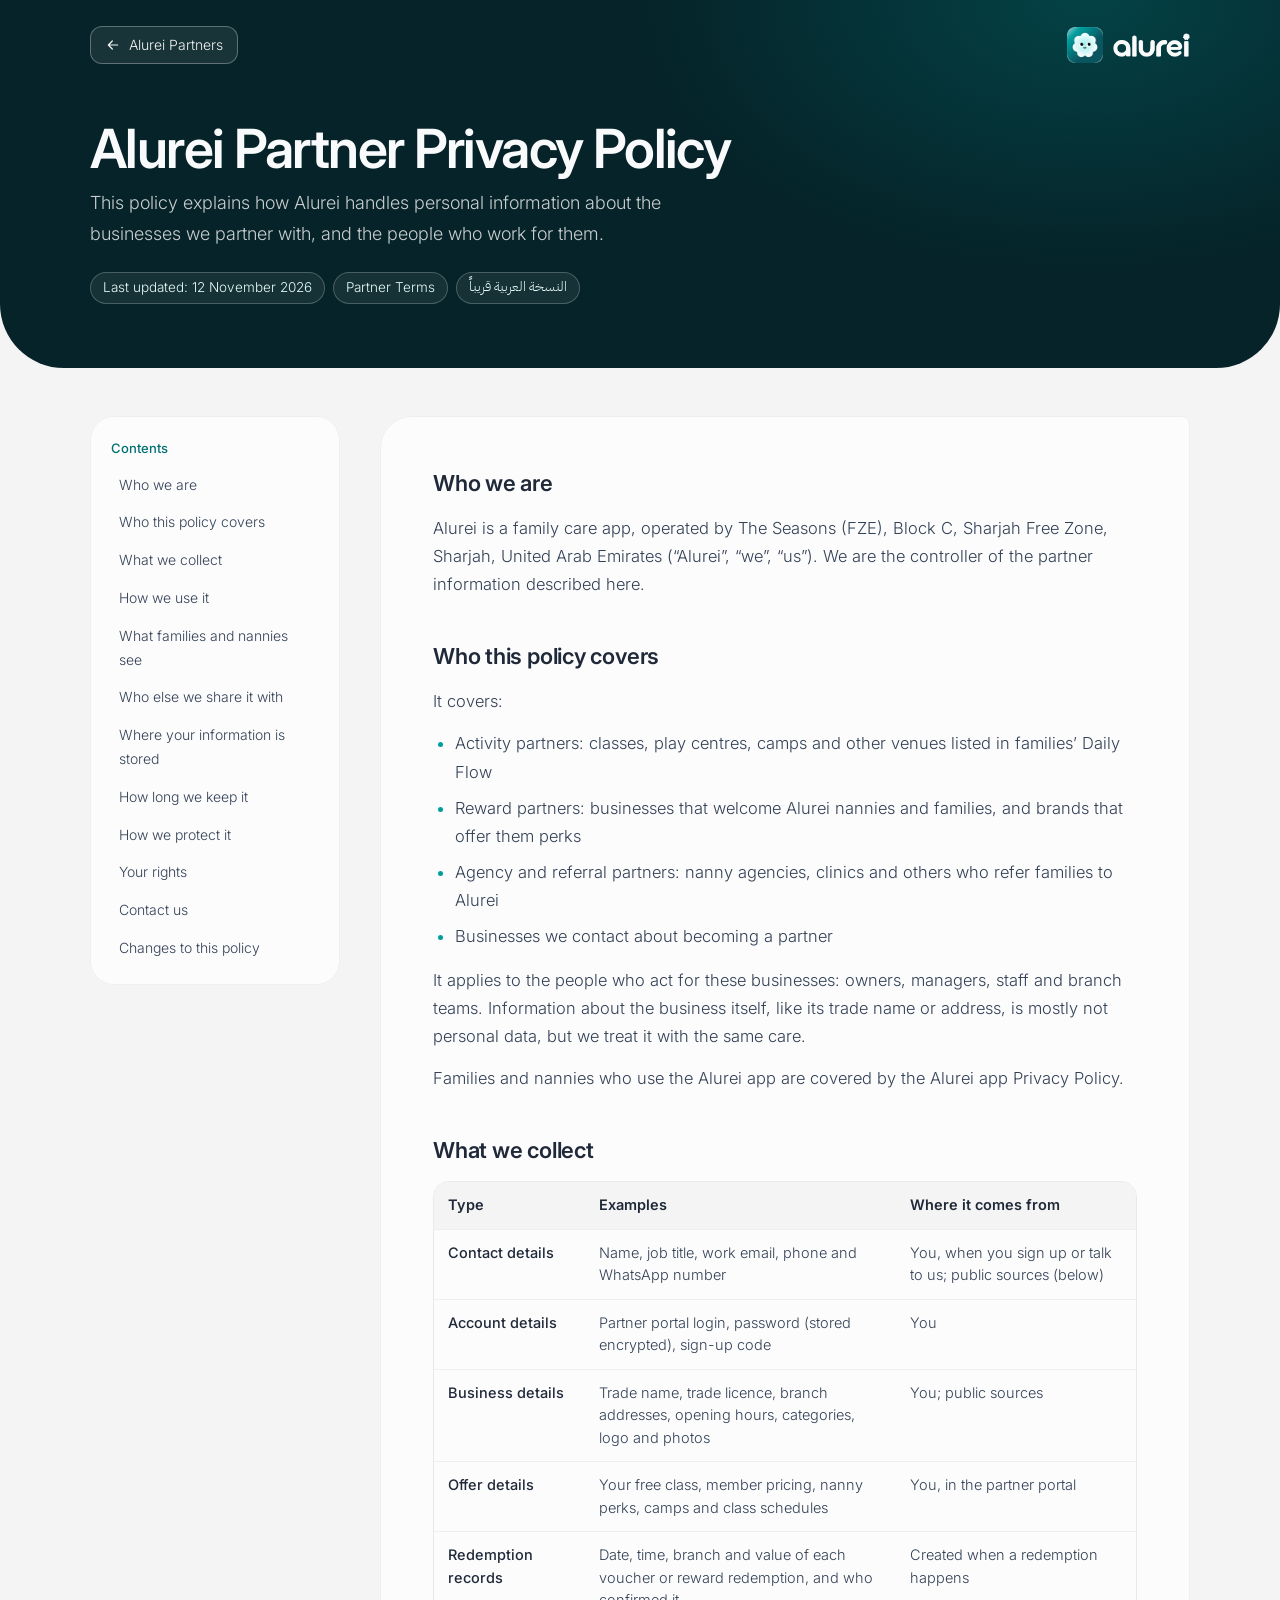
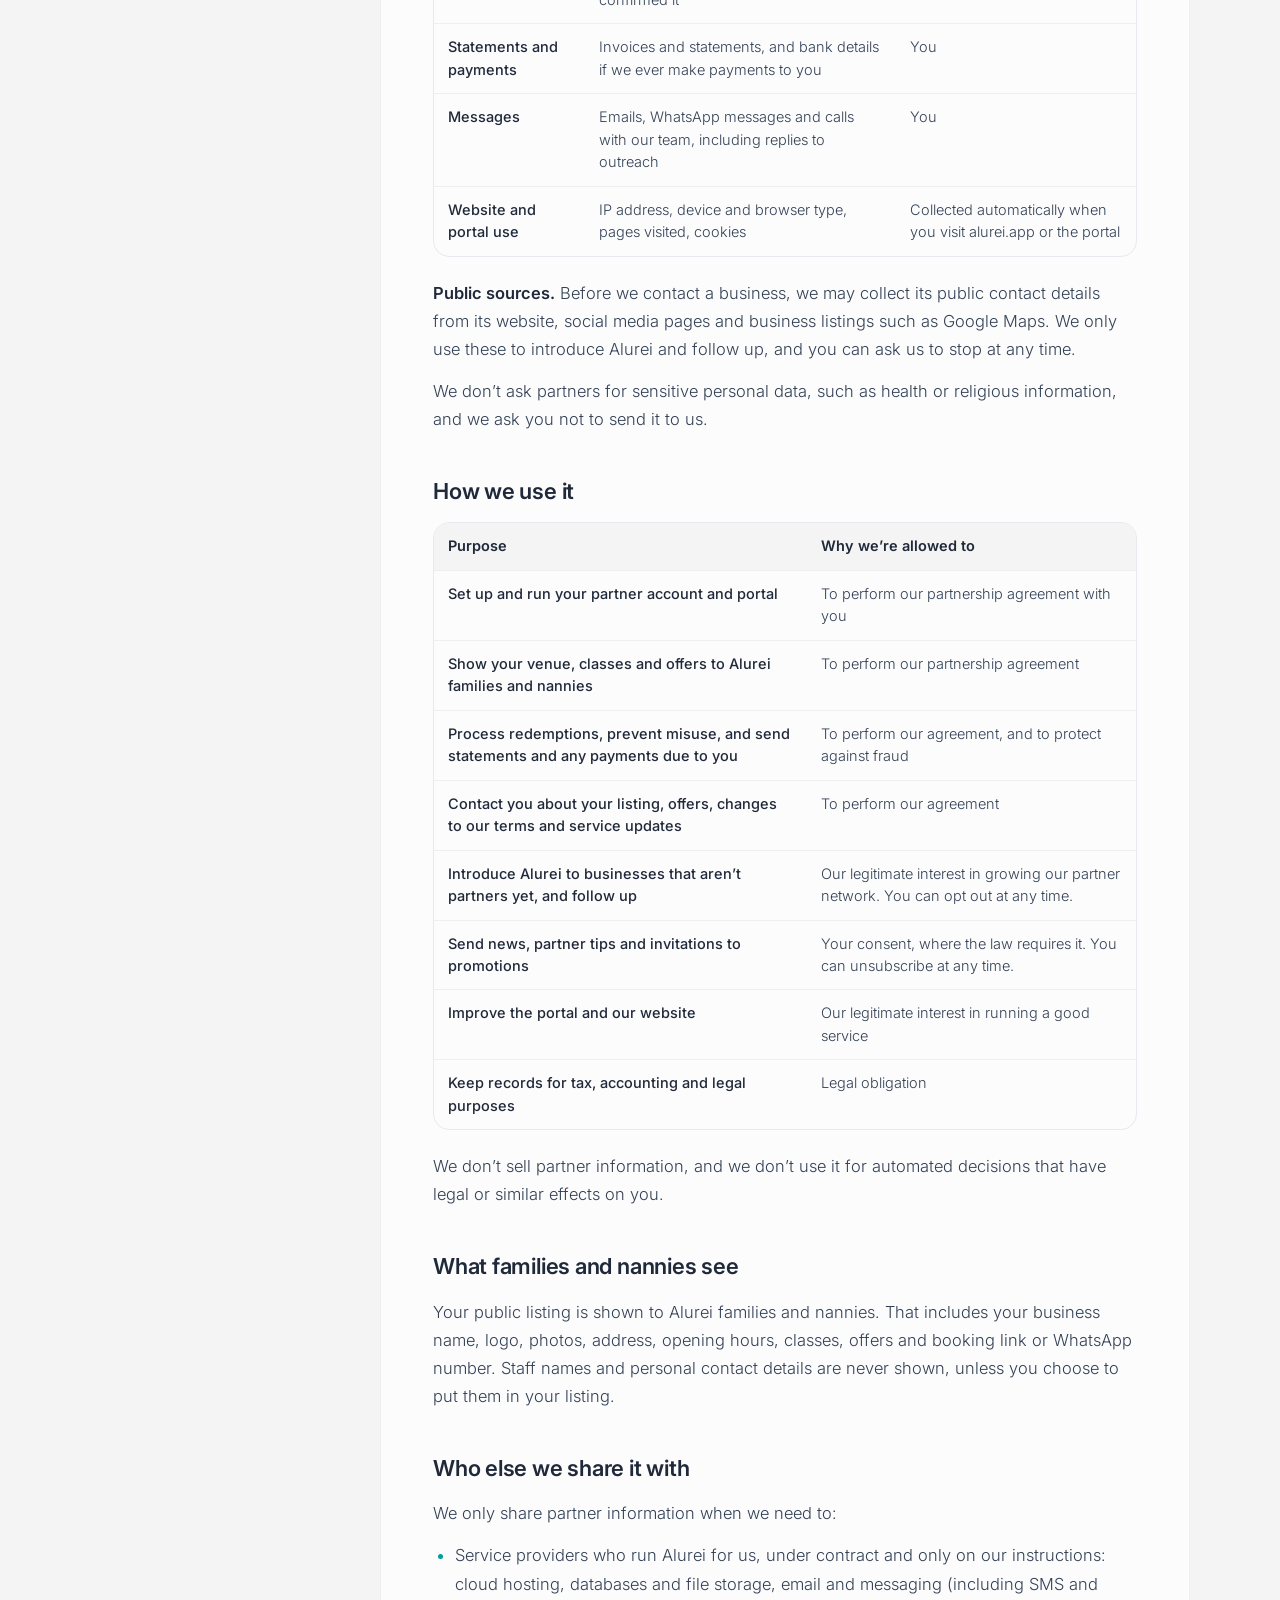
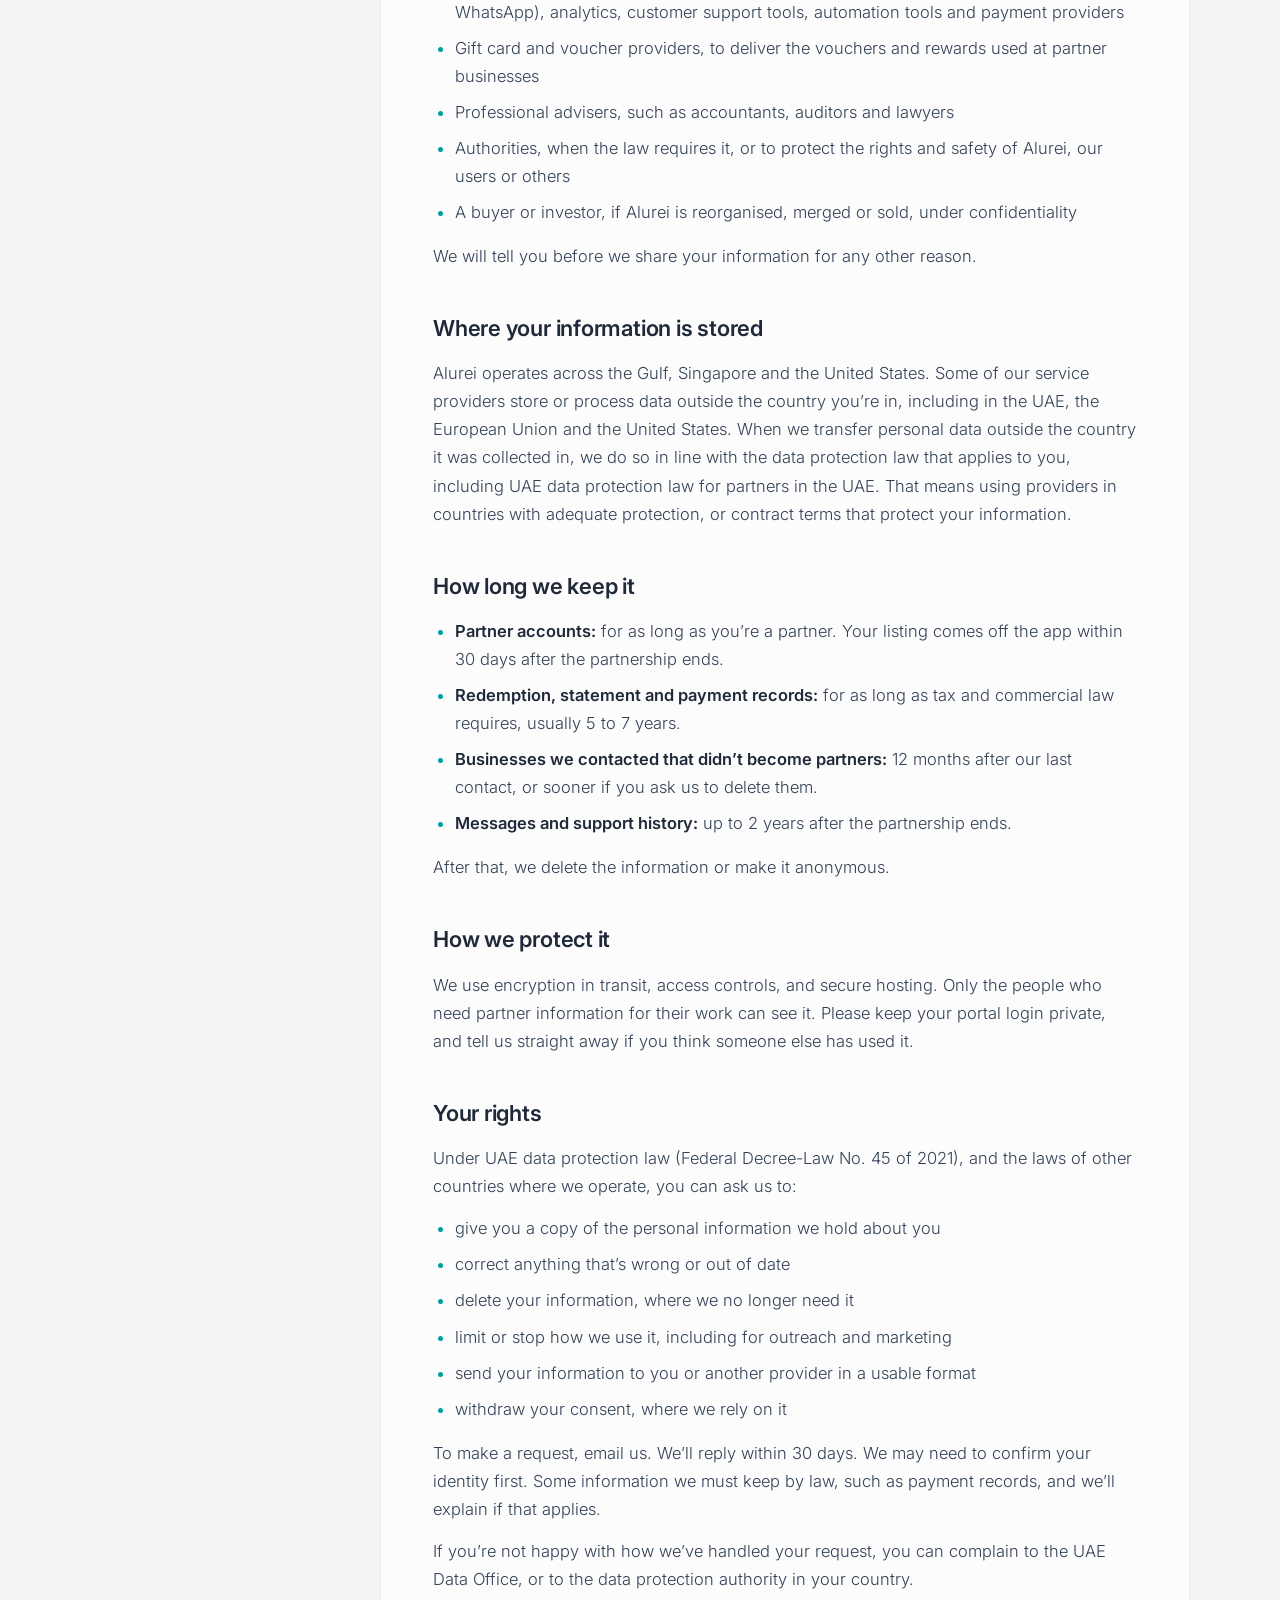
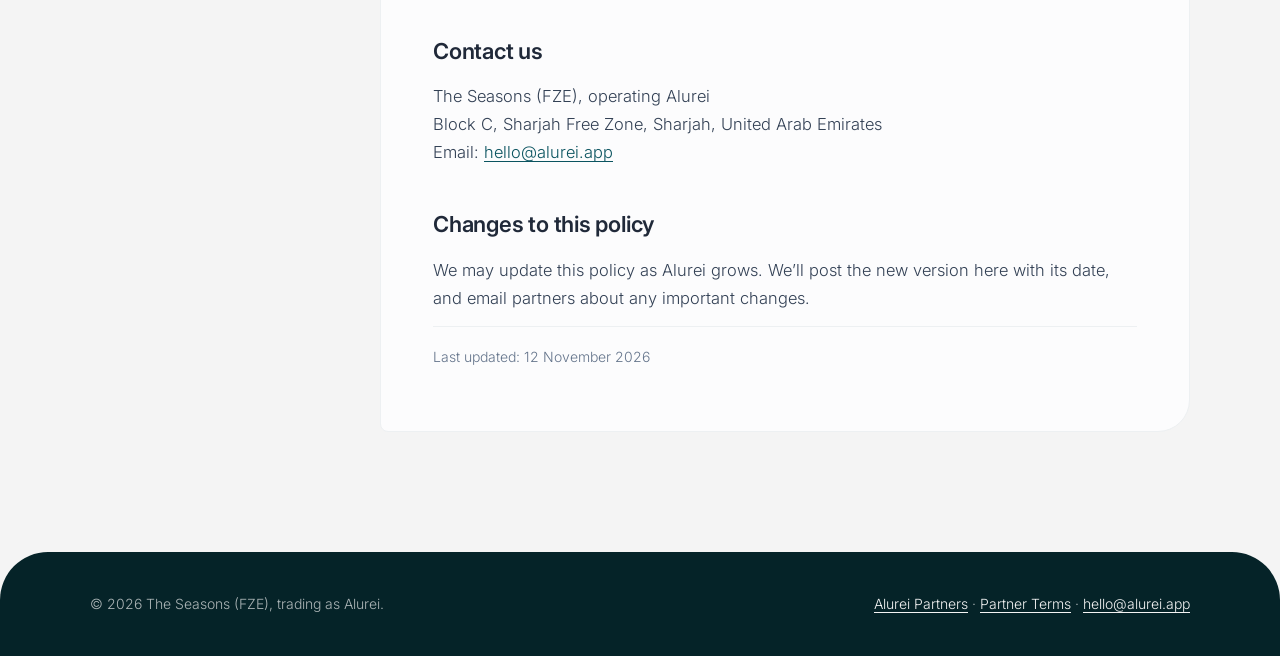
==== privacy.html @ fcd1ab2c "Partner page preview Co-Authored-By: Claude Opus 5.5 <noreply@anthropic.com>" ====
<!doctype html>
<html lang="en" dir="ltr">
<head>
<meta charset="utf-8">
<meta name="robots" content="noindex, nofollow">
<meta name="viewport" content="width=device-width, initial-scale=1">
<title>Partner Privacy Policy · Alurei</title>
<meta name="description" content="How Alurei handles personal information about the businesses we partner with, and the people who work for them.">
<meta name="theme-color" content="#052328">
<link rel="icon" href="assets/favicon.png">
<link rel="preconnect" href="https://fonts.googleapis.com">
<link rel="preconnect" href="https://fonts.gstatic.com" crossorigin>
<link href="https://fonts.googleapis.com/css2?family=Inter:wght@300;400;500;600&family=IBM+Plex+Sans+Arabic:wght@400;500&display=swap" rel="stylesheet">
<link rel="stylesheet" href="assets/legal.css">
</head>
<body>
<header class="top">
  <div class="wrap">
    <div class="bar">
      <a class="back" href="index.html"><svg viewBox="0 0 24 24" fill="none" stroke="currentColor" stroke-width="1.8" stroke-linecap="round" stroke-linejoin="round"><path d="M19 12H5M11 6l-6 6 6 6"/></svg>Alurei Partners</a>
      <a class="logo" href="https://alurei.app" aria-label="Alurei"><img class="icon" src="assets/icon-96.webp" width="36" height="36" alt=""><img class="wm" src="assets/wm-white-84.webp" width="77" height="24" alt="Alurei"></a>
    </div>
    <h1>Alurei Partner Privacy Policy</h1>
    <p class="lead">This policy explains how Alurei handles personal information about the businesses we partner with, and the people who work for them.</p>
    <div class="meta">
      <span>Last updated: 12 November 2026</span>
      <a href="terms.html">Partner Terms</a>
      <span class="ar" lang="ar" dir="rtl">النسخة العربية قريباً</span>
    </div>
  </div>
</header>

<div class="wrap layout">
  <nav class="toc" aria-label="Contents">
    <b>Contents</b>
    <ol>
      <li><a href="#who-we-are">Who we are</a></li>
      <li><a href="#covers">Who this policy covers</a></li>
      <li><a href="#collect">What we collect</a></li>
      <li><a href="#use">How we use it</a></li>
      <li><a href="#see">What families and nannies see</a></li>
      <li><a href="#share">Who else we share it with</a></li>
      <li><a href="#stored">Where your information is stored</a></li>
      <li><a href="#keep">How long we keep it</a></li>
      <li><a href="#protect">How we protect it</a></li>
      <li><a href="#rights">Your rights</a></li>
      <li><a href="#contact">Contact us</a></li>
      <li><a href="#changes">Changes to this policy</a></li>
    </ol>
  </nav>

  <article class="doc">
    <h2 id="who-we-are">Who we are</h2>
    <p>Alurei is a family care app, operated by The Seasons (FZE), Block C, Sharjah Free Zone, Sharjah, United Arab Emirates (“Alurei”, “we”, “us”). We are the controller of the partner information described here.</p>

    <h2 id="covers">Who this policy covers</h2>
    <p>It covers:</p>
    <ul>
      <li>Activity partners: classes, play centres, camps and other venues listed in families’ Daily Flow</li>
      <li>Reward partners: businesses that welcome Alurei nannies and families, and brands that offer them perks</li>
      <li>Agency and referral partners: nanny agencies, clinics and others who refer families to Alurei</li>
      <li>Businesses we contact about becoming a partner</li>
    </ul>
    <p>It applies to the people who act for these businesses: owners, managers, staff and branch teams. Information about the business itself, like its trade name or address, is mostly not personal data, but we treat it with the same care.</p>
    <p>Families and nannies who use the Alurei app are covered by the Alurei app Privacy Policy.</p>

    <h2 id="collect">What we collect</h2>
    <div class="table"><table>
      <thead><tr><th>Type</th><th>Examples</th><th>Where it comes from</th></tr></thead>
      <tbody>
        <tr><td>Contact details</td><td>Name, job title, work email, phone and WhatsApp number</td><td>You, when you sign up or talk to us; public sources (below)</td></tr>
        <tr><td>Account details</td><td>Partner portal login, password (stored encrypted), sign-up code</td><td>You</td></tr>
        <tr><td>Business details</td><td>Trade name, trade licence, branch addresses, opening hours, categories, logo and photos</td><td>You; public sources</td></tr>
        <tr><td>Offer details</td><td>Your free class, member pricing, nanny perks, camps and class schedules</td><td>You, in the partner portal</td></tr>
        <tr><td>Redemption records</td><td>Date, time, branch and value of each voucher or reward redemption, and who confirmed it</td><td>Created when a redemption happens</td></tr>
        <tr><td>Statements and payments</td><td>Invoices and statements, and bank details if we ever make payments to you</td><td>You</td></tr>
        <tr><td>Messages</td><td>Emails, WhatsApp messages and calls with our team, including replies to outreach</td><td>You</td></tr>
        <tr><td>Website and portal use</td><td>IP address, device and browser type, pages visited, cookies</td><td>Collected automatically when you visit alurei.app or the portal</td></tr>
      </tbody>
    </table></div>
    <p><strong>Public sources.</strong> Before we contact a business, we may collect its public contact details from its website, social media pages and business listings such as Google Maps. We only use these to introduce Alurei and follow up, and you can ask us to stop at any time.</p>
    <p>We don’t ask partners for sensitive personal data, such as health or religious information, and we ask you not to send it to us.</p>

    <h2 id="use">How we use it</h2>
    <div class="table"><table>
      <thead><tr><th>Purpose</th><th>Why we’re allowed to</th></tr></thead>
      <tbody>
        <tr><td>Set up and run your partner account and portal</td><td>To perform our partnership agreement with you</td></tr>
        <tr><td>Show your venue, classes and offers to Alurei families and nannies</td><td>To perform our partnership agreement</td></tr>
        <tr><td>Process redemptions, prevent misuse, and send statements and any payments due to you</td><td>To perform our agreement, and to protect against fraud</td></tr>
        <tr><td>Contact you about your listing, offers, changes to our terms and service updates</td><td>To perform our agreement</td></tr>
        <tr><td>Introduce Alurei to businesses that aren’t partners yet, and follow up</td><td>Our legitimate interest in growing our partner network. You can opt out at any time.</td></tr>
        <tr><td>Send news, partner tips and invitations to promotions</td><td>Your consent, where the law requires it. You can unsubscribe at any time.</td></tr>
        <tr><td>Improve the portal and our website</td><td>Our legitimate interest in running a good service</td></tr>
        <tr><td>Keep records for tax, accounting and legal purposes</td><td>Legal obligation</td></tr>
      </tbody>
    </table></div>
    <p>We don’t sell partner information, and we don’t use it for automated decisions that have legal or similar effects on you.</p>

    <h2 id="see">What families and nannies see</h2>
    <p>Your public listing is shown to Alurei families and nannies. That includes your business name, logo, photos, address, opening hours, classes, offers and booking link or WhatsApp number. Staff names and personal contact details are never shown, unless you choose to put them in your listing.</p>

    <h2 id="share">Who else we share it with</h2>
    <p>We only share partner information when we need to:</p>
    <ul>
      <li>Service providers who run Alurei for us, under contract and only on our instructions: cloud hosting, databases and file storage, email and messaging (including SMS and WhatsApp), analytics, customer support tools, automation tools and payment providers</li>
      <li>Gift card and voucher providers, to deliver the vouchers and rewards used at partner businesses</li>
      <li>Professional advisers, such as accountants, auditors and lawyers</li>
      <li>Authorities, when the law requires it, or to protect the rights and safety of Alurei, our users or others</li>
      <li>A buyer or investor, if Alurei is reorganised, merged or sold, under confidentiality</li>
    </ul>
    <p>We will tell you before we share your information for any other reason.</p>

    <h2 id="stored">Where your information is stored</h2>
    <p>Alurei operates across the Gulf, Singapore and the United States. Some of our service providers store or process data outside the country you’re in, including in the UAE, the European Union and the United States. When we transfer personal data outside the country it was collected in, we do so in line with the data protection law that applies to you, including UAE data protection law for partners in the UAE. That means using providers in countries with adequate protection, or contract terms that protect your information.</p>

    <h2 id="keep">How long we keep it</h2>
    <ul>
      <li><strong>Partner accounts:</strong> for as long as you’re a partner. Your listing comes off the app within 30 days after the partnership ends.</li>
      <li><strong>Redemption, statement and payment records:</strong> for as long as tax and commercial law requires, usually 5 to 7 years.</li>
      <li><strong>Businesses we contacted that didn’t become partners:</strong> 12 months after our last contact, or sooner if you ask us to delete them.</li>
      <li><strong>Messages and support history:</strong> up to 2 years after the partnership ends.</li>
    </ul>
    <p>After that, we delete the information or make it anonymous.</p>

    <h2 id="protect">How we protect it</h2>
    <p>We use encryption in transit, access controls, and secure hosting. Only the people who need partner information for their work can see it. Please keep your portal login private, and tell us straight away if you think someone else has used it.</p>

    <h2 id="rights">Your rights</h2>
    <p>Under UAE data protection law (Federal Decree-Law No. 45 of 2021), and the laws of other countries where we operate, you can ask us to:</p>
    <ul>
      <li>give you a copy of the personal information we hold about you</li>
      <li>correct anything that’s wrong or out of date</li>
      <li>delete your information, where we no longer need it</li>
      <li>limit or stop how we use it, including for outreach and marketing</li>
      <li>send your information to you or another provider in a usable format</li>
      <li>withdraw your consent, where we rely on it</li>
    </ul>
    <p>To make a request, email us. We’ll reply within 30 days. We may need to confirm your identity first. Some information we must keep by law, such as payment records, and we’ll explain if that applies.</p>
    <p>If you’re not happy with how we’ve handled your request, you can complain to the UAE Data Office, or to the data protection authority in your country.</p>

    <h2 id="contact">Contact us</h2>
    <p>The Seasons (FZE), operating Alurei<br>Block C, Sharjah Free Zone, Sharjah, United Arab Emirates<br>Email: <a href="mailto:hello@alurei.app">hello@alurei.app</a></p>

    <h2 id="changes">Changes to this policy</h2>
    <p>We may update this policy as Alurei grows. We’ll post the new version here with its date, and email partners about any important changes.</p>
    <p class="updated">Last updated: 12 November 2026</p>
  </article>
</div>

<footer>
  <div class="wrap"><span>© 2026 The Seasons (FZE), trading as Alurei.</span><span><a href="index.html">Alurei Partners</a> · <a href="terms.html">Partner Terms</a> · <a href="mailto:hello@alurei.app">hello@alurei.app</a></span></div>
</footer>
</body>
</html>
---- assets/legal.css ----
:root { --surface: #f4f4f4; --card: #fcfcfd; --deep: #052328; --brand: #0b5460; --teal: #009e9e; --teal-l: #6fd6d4; --eyebrow: #007070; --mist: #97cfd1; --aqua: #d0f4f3; --head: #202939; --body: #334155; --muted: #64748b; --ease: cubic-bezier(.4,0,.2,1); }
* { box-sizing: border-box; }
body { margin: 0; background: var(--surface); color: var(--body); font: 300 16.5px/1.7 Inter, system-ui, sans-serif; -webkit-font-smoothing: antialiased; }
html[lang="ar"] body { font-family: "IBM Plex Sans Arabic", Inter, sans-serif; }
a { color: var(--brand); text-underline-offset: 3px; }
img { display: block; max-width: 100%; }
.wrap { width: min(1100px, 100% - 48px); margin-inline: auto; }
.top { background: var(--deep); color: rgba(244,244,244,.82); border-radius: 0 0 64px 64px; padding: 26px 0 64px; background-image: radial-gradient(700px 420px at 85% 0%, rgba(0,158,158,.25), transparent 65%); }
.bar { display: flex; justify-content: space-between; align-items: center; gap: 16px; }
.logo { display: inline-flex; align-items: center; gap: 10px; }
.logo img.icon { width: 36px; height: 36px; } .logo img.wm { height: 24px; width: auto; }
.back { display: inline-flex; align-items: center; gap: 8px; height: 38px; padding: 0 14px; border-radius: 12px; background: rgba(255,255,255,.08); border: 1px solid rgba(255,255,255,.3); color: #f4f4f4; text-decoration: none; font-size: 14px; }
.back svg { width: 16px; height: 16px; }
.top h1 { margin: 56px 0 10px; color: #f8fafc; font-weight: 600; font-size: clamp(34px, 4.6vw, 54px); line-height: 1.08; letter-spacing: -0.03em; }
.top p.lead { max-width: 640px; font-size: 18px; margin: 0; }
.meta { display: flex; flex-wrap: wrap; gap: 8px; margin-top: 22px; }
.meta span, .meta a { display: inline-flex; align-items: center; gap: 8px; height: 32px; padding: 0 12px; border-radius: 999px; background: rgba(255,255,255,.07); border: 1px solid rgba(255,255,255,.22); color: #e7fbfa; font-size: 13.5px; text-decoration: none; }
.meta .ar { font-family: "IBM Plex Sans Arabic", Inter, sans-serif; }
.layout { display: grid; grid-template-columns: 250px 1fr; gap: 40px; align-items: start; margin: 48px auto 120px; }
nav.toc { position: sticky; top: 24px; background: var(--card); border: 1px solid #edf0f2; border-radius: 24px; padding: 20px; font-size: 14px; }
nav.toc b { display: block; font-size: 13px; font-weight: 500; color: var(--eyebrow); margin-bottom: 10px; }
nav.toc ol { list-style: none; margin: 0; padding: 0; display: grid; gap: 6px; }
nav.toc a { color: var(--body); text-decoration: none; display: block; padding: 4px 8px; border-radius: 8px; transition: background .15s var(--ease); }
nav.toc a:hover { background: var(--surface); color: var(--head); }
article.doc { background: var(--card); border: 1px solid #edf0f2; border-radius: 32px 8px; padding: 48px 52px; }
article.doc h2 { color: var(--head); font-weight: 600; font-size: 22px; letter-spacing: -0.01em; margin: 40px 0 12px; scroll-margin-top: 20px; }
article.doc h2:first-child { margin-top: 0; }
article.doc h2 .n { display: inline-grid; place-items: center; min-width: 32px; height: 30px; margin-inline-end: 10px; border-radius: 9px; background: var(--surface); color: var(--brand); font-size: 14px; }
article.doc p { margin: 0 0 14px; }
article.doc strong { font-weight: 600; color: var(--head); }
article.doc ul { margin: 0 0 16px; padding-inline-start: 22px; }
article.doc li { margin-bottom: 8px; }
article.doc li::marker { color: var(--teal); }
.intro { font-size: 17.5px; color: var(--head); }
.table { overflow-x: auto; margin: 6px 0 22px; border: 1px solid #e6eaee; border-radius: 16px; }
table { width: 100%; border-collapse: collapse; font-size: 14.5px; line-height: 1.55; }
th { text-align: start; font-weight: 600; color: var(--head); background: var(--surface); padding: 12px 14px; }
td { padding: 12px 14px; border-top: 1px solid #edf0f2; vertical-align: top; }
td:first-child { font-weight: 500; color: var(--head); }
.updated { margin-top: 36px; padding-top: 18px; border-top: 1px solid #edf0f2; color: var(--muted); font-size: 14px; }
footer { background: var(--deep); color: rgba(244,244,244,.7); border-radius: 48px 48px 0 0; padding: 40px 0; font-size: 14px; }
footer .wrap { display: flex; justify-content: space-between; gap: 16px; flex-wrap: wrap; }
footer a { color: #f4f4f4; }
@media (max-width: 860px) {
  .layout { grid-template-columns: 1fr; gap: 20px; margin-top: 28px; }
  nav.toc { position: static; }
  article.doc { padding: 30px 22px; border-radius: 24px 8px; }
  .top { border-radius: 0 0 40px 40px; padding-bottom: 48px; }
  .top h1 { margin-top: 40px; }
}
@media (max-width: 600px) { .wrap { width: calc(100% - 32px); } }
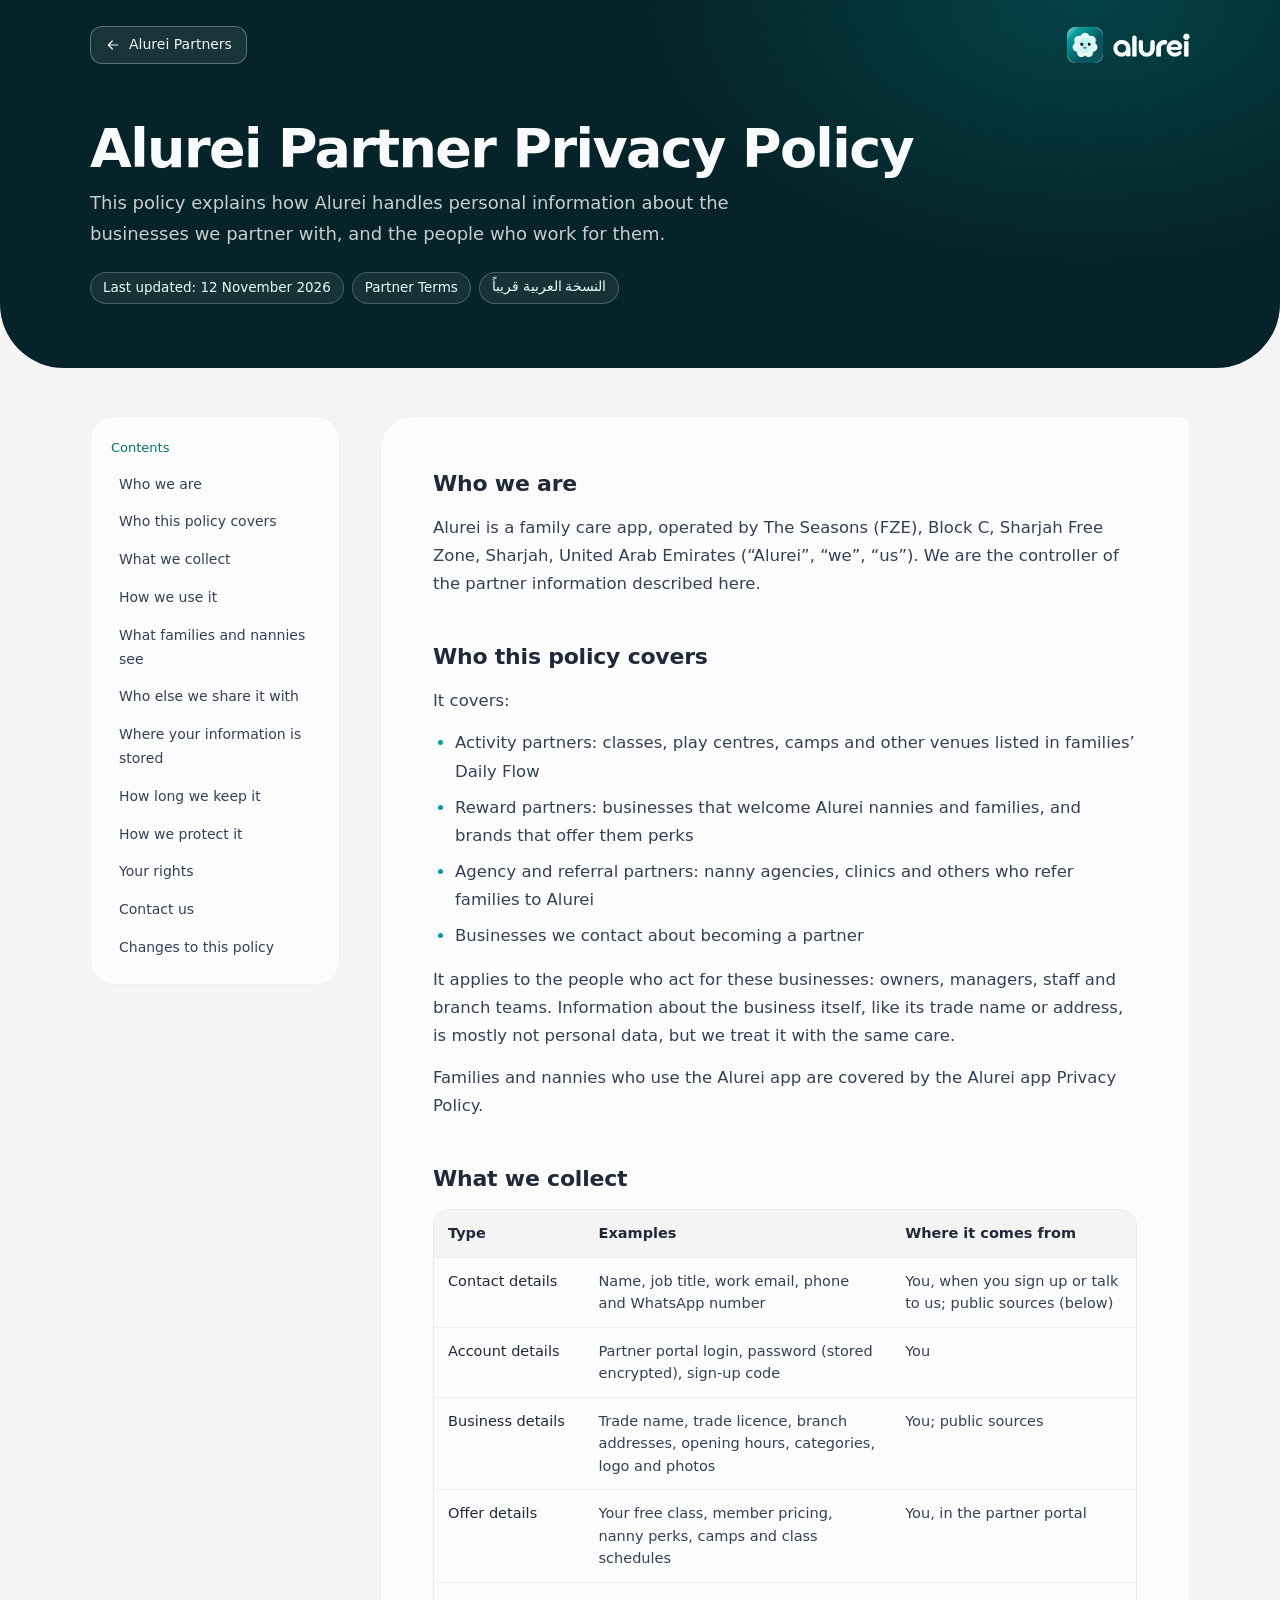
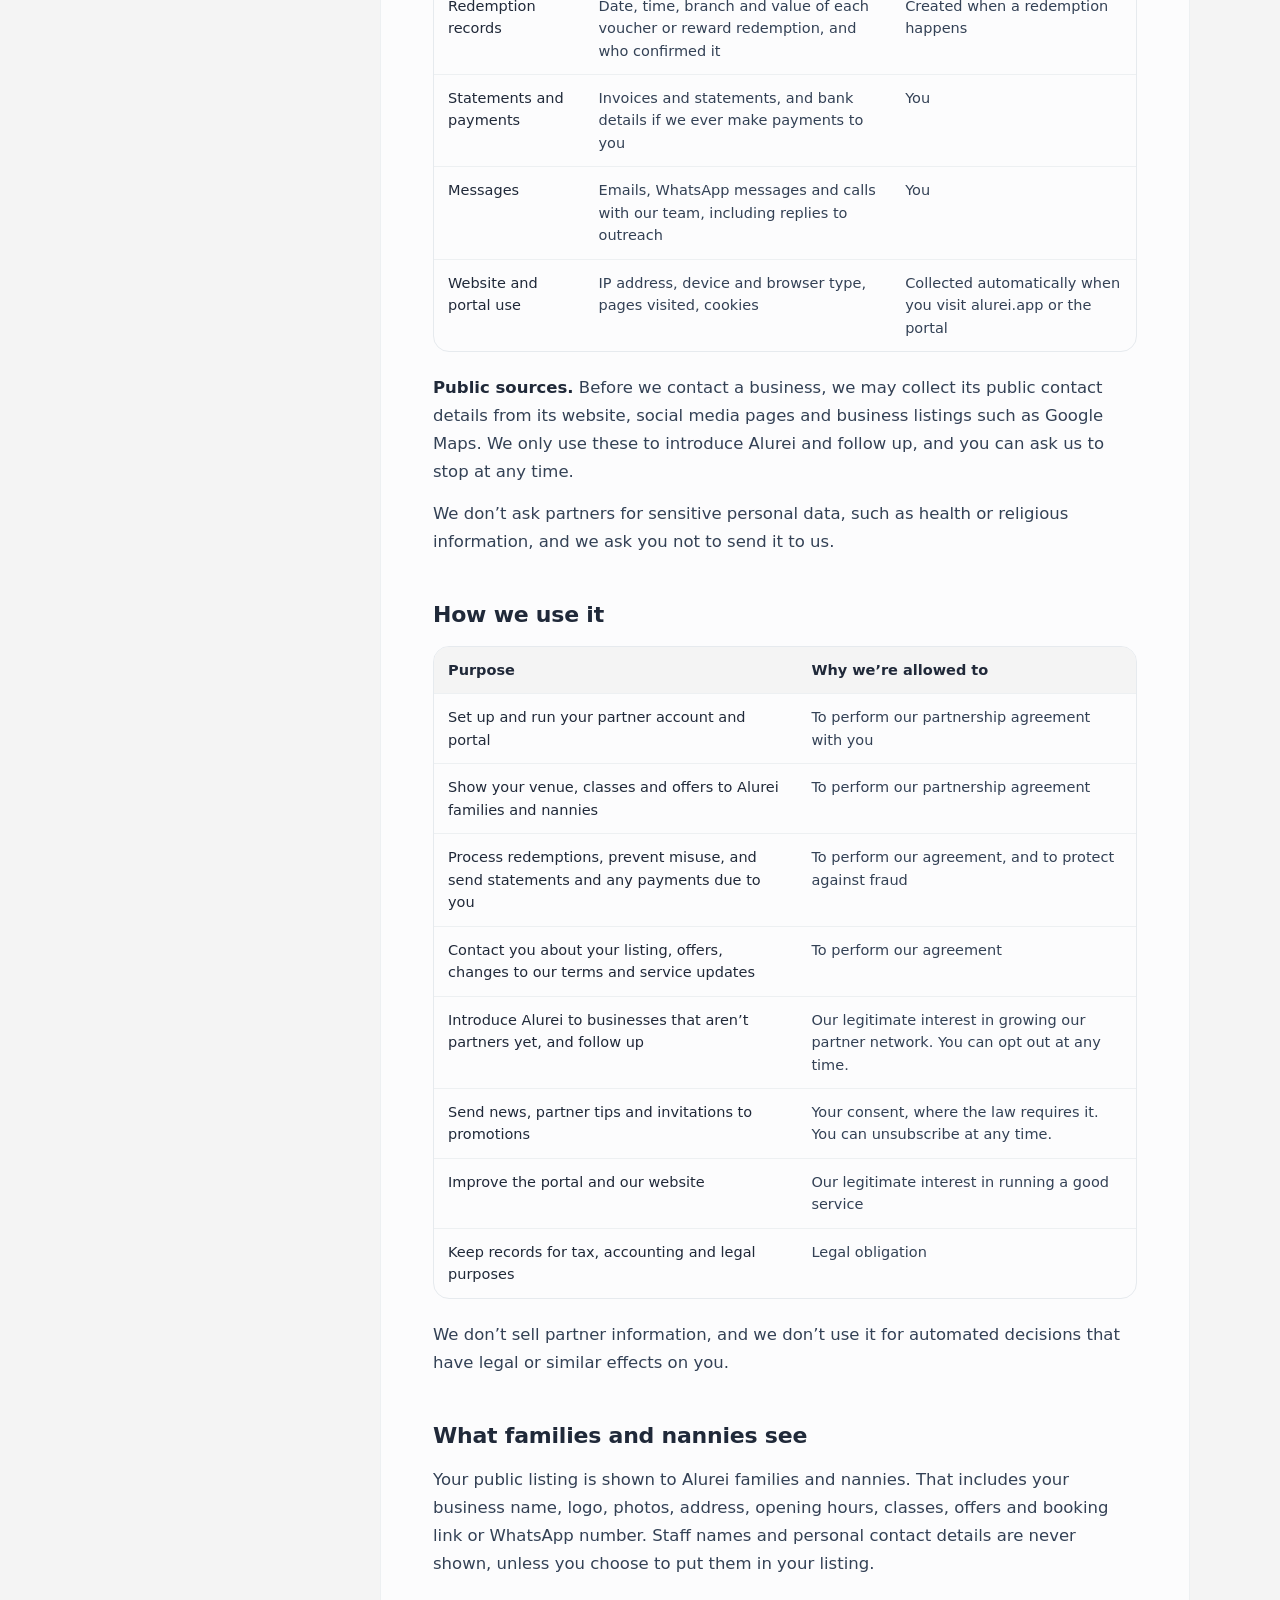
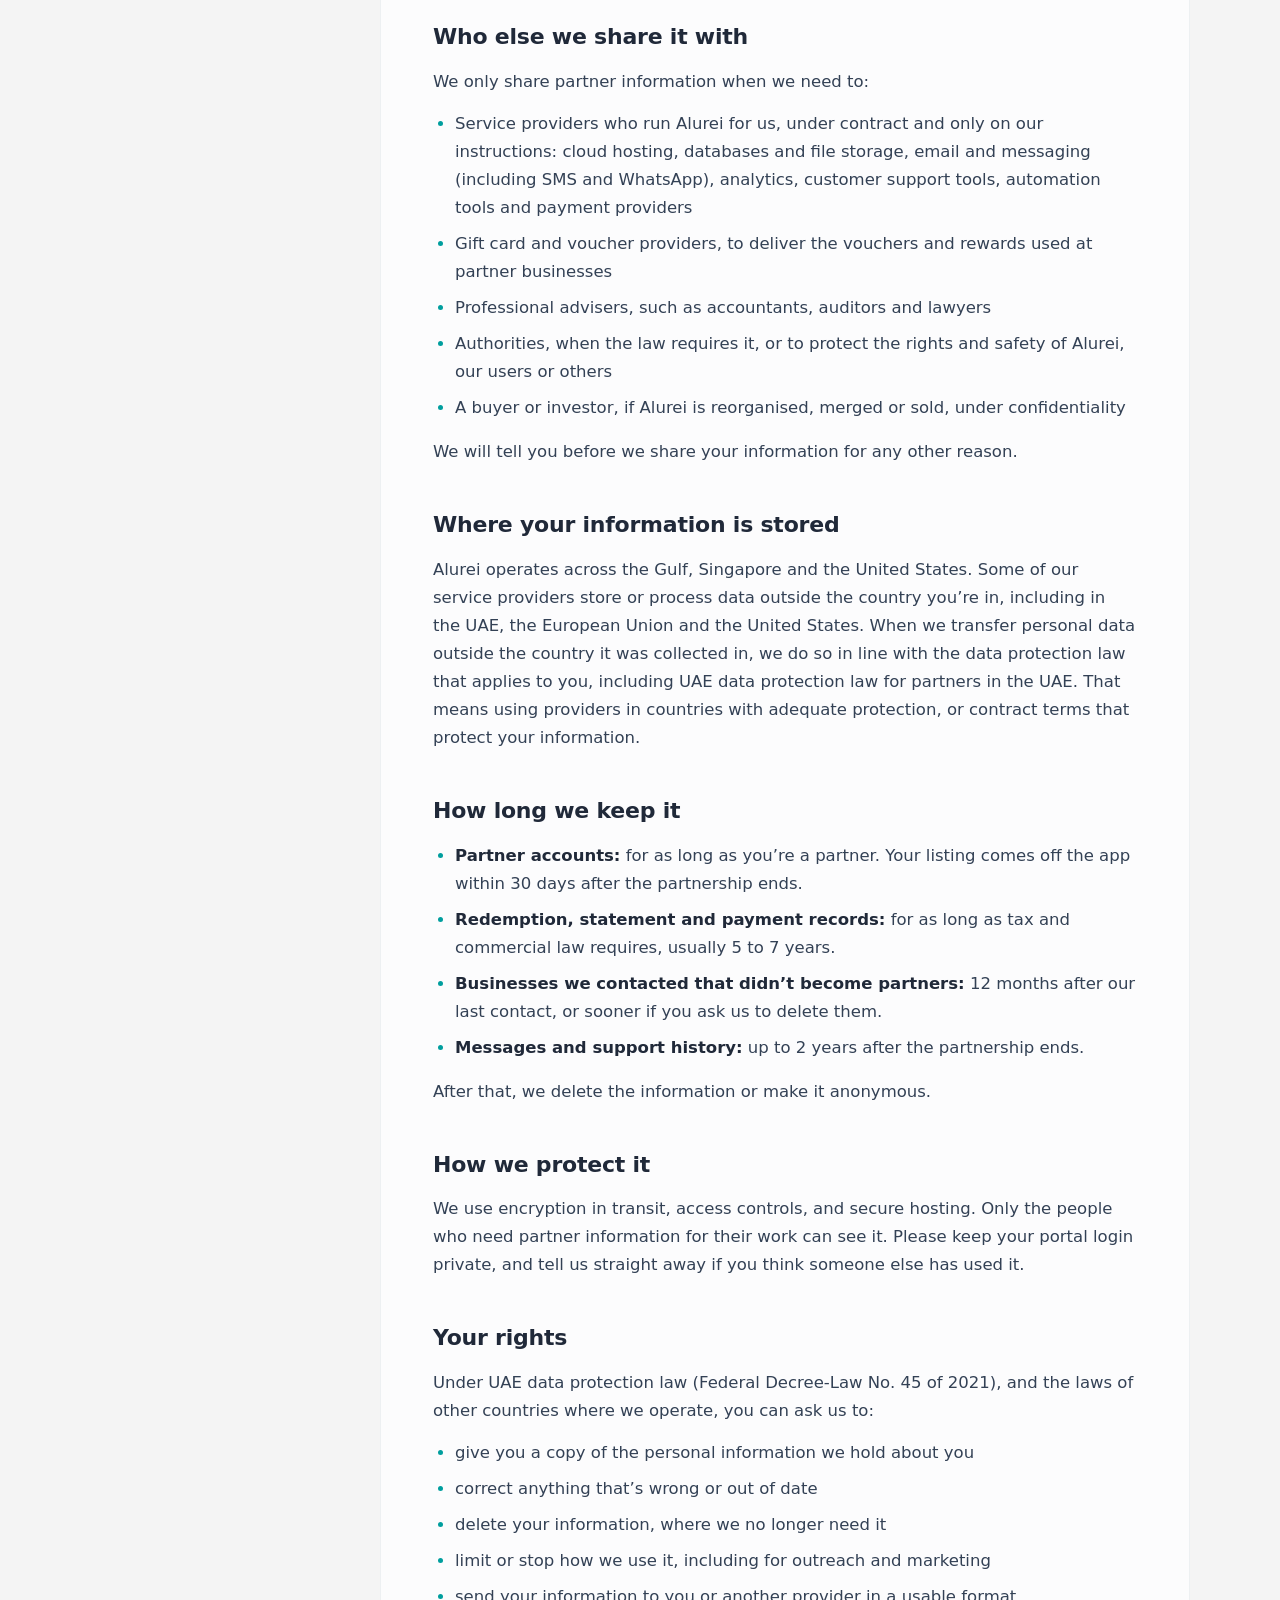
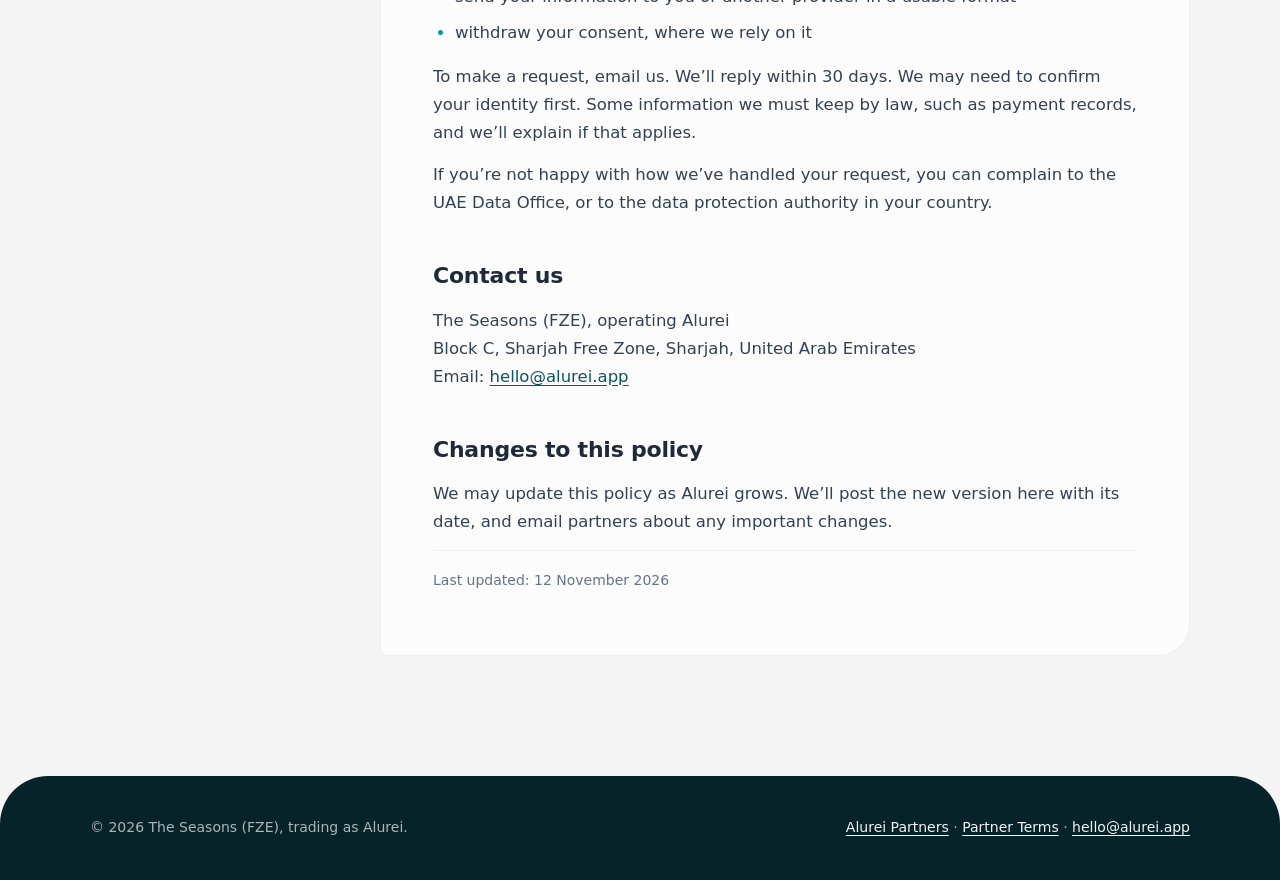
==== commit 993afe13: "Security: integrity check on the Lenis script, content security policy and referrer policy on all pa" ====
--- a/privacy.html
+++ b/privacy.html
@@ -2,6 +2,8 @@
 <html lang="en" dir="ltr">
 <head>
 <meta charset="utf-8">
+<meta http-equiv="Content-Security-Policy" content="default-src 'self'; script-src 'self' 'unsafe-inline' https://cdn.jsdelivr.net; style-src 'self' 'unsafe-inline' https://fonts.googleapis.com; font-src https://fonts.gstatic.com; img-src 'self' data: blob:; media-src 'self'; connect-src 'self' https://api.alurei.app; object-src 'none'; base-uri 'self'; form-action 'self'">
+<meta name="referrer" content="strict-origin-when-cross-origin">
 <meta name="robots" content="noindex, nofollow">
 <meta name="viewport" content="width=device-width, initial-scale=1">
 <title>Partner Privacy Policy · Alurei</title>
@@ -30,7 +32,7 @@
   </div>
 </header>
 
-<div class="wrap layout">
+<main class="wrap layout">
   <nav class="toc" aria-label="Contents">
     <b>Contents</b>
     <ol>
@@ -65,7 +67,7 @@
     <p>Families and nannies who use the Alurei app are covered by the Alurei app Privacy Policy.</p>
 
     <h2 id="collect">What we collect</h2>
-    <div class="table"><table>
+    <div class="table" tabindex="0" role="region" aria-label="What we collect: types of data, examples and sources"><table>
       <thead><tr><th>Type</th><th>Examples</th><th>Where it comes from</th></tr></thead>
       <tbody>
         <tr><td>Contact details</td><td>Name, job title, work email, phone and WhatsApp number</td><td>You, when you sign up or talk to us; public sources (below)</td></tr>
@@ -82,7 +84,7 @@
     <p>We don’t ask partners for sensitive personal data, such as health or religious information, and we ask you not to send it to us.</p>
 
     <h2 id="use">How we use it</h2>
-    <div class="table"><table>
+    <div class="table" tabindex="0" role="region" aria-label="How we use it: purposes and legal reasons"><table>
       <thead><tr><th>Purpose</th><th>Why we’re allowed to</th></tr></thead>
       <tbody>
         <tr><td>Set up and run your partner account and portal</td><td>To perform our partnership agreement with you</td></tr>
@@ -146,7 +148,7 @@
     <p>We may update this policy as Alurei grows. We’ll post the new version here with its date, and email partners about any important changes.</p>
     <p class="updated">Last updated: 12 November 2026</p>
   </article>
-</div>
+</main>
 
 <footer>
   <div class="wrap"><span>© 2026 The Seasons (FZE), trading as Alurei.</span><span><a href="index.html">Alurei Partners</a> · <a href="terms.html">Partner Terms</a> · <a href="mailto:hello@alurei.app">hello@alurei.app</a></span></div>
--- a/assets/legal.css
+++ b/assets/legal.css
@@ -33,6 +33,7 @@
 article.doc li::marker { color: var(--teal); }
 .intro { font-size: 17.5px; color: var(--head); }
 .table { overflow-x: auto; margin: 6px 0 22px; border: 1px solid #e6eaee; border-radius: 16px; }
+.table:focus-visible { outline: 2px solid var(--eyebrow); outline-offset: 2px; }
 table { width: 100%; border-collapse: collapse; font-size: 14.5px; line-height: 1.55; }
 th { text-align: start; font-weight: 600; color: var(--head); background: var(--surface); padding: 12px 14px; }
 td { padding: 12px 14px; border-top: 1px solid #edf0f2; vertical-align: top; }
@@ -42,10 +43,19 @@
 footer .wrap { display: flex; justify-content: space-between; gap: 16px; flex-wrap: wrap; }
 footer a { color: #f4f4f4; }
 @media (max-width: 860px) {
-  .layout { grid-template-columns: 1fr; gap: 20px; margin-top: 28px; }
+  .layout { grid-template-columns: minmax(0, 1fr); gap: 20px; margin-top: 28px; }
   nav.toc { position: static; }
   article.doc { padding: 30px 22px; border-radius: 24px 8px; }
   .top { border-radius: 0 0 40px 40px; padding-bottom: 48px; }
   .top h1 { margin-top: 40px; }
 }
 @media (max-width: 600px) { .wrap { width: calc(100% - 32px); } }
+/* touch: every standalone link at least 44px tall to tap, without moving any text */
+@media (pointer: coarse), (max-width: 768px) {
+  .logo { padding-block: 4px; margin-block: -4px; } /* 36 -> 44, no visible box so padding is invisible */
+  .back, .meta a { position: relative; }
+  .back::after, .meta a::after { content: ""; position: absolute; inset: -4px -1px; } /* bordered pills keep their look; tap area grows instead: 38 -> 44 */
+  .meta a::after { inset: -7px -1px; } /* 32 -> 44; stays inside the 8px gap to the next row */
+  nav.toc ol { gap: 0; }
+  nav.toc a { display: flex; align-items: center; min-height: 44px; } /* 32 + 6 gap -> 44 per row */
+}
